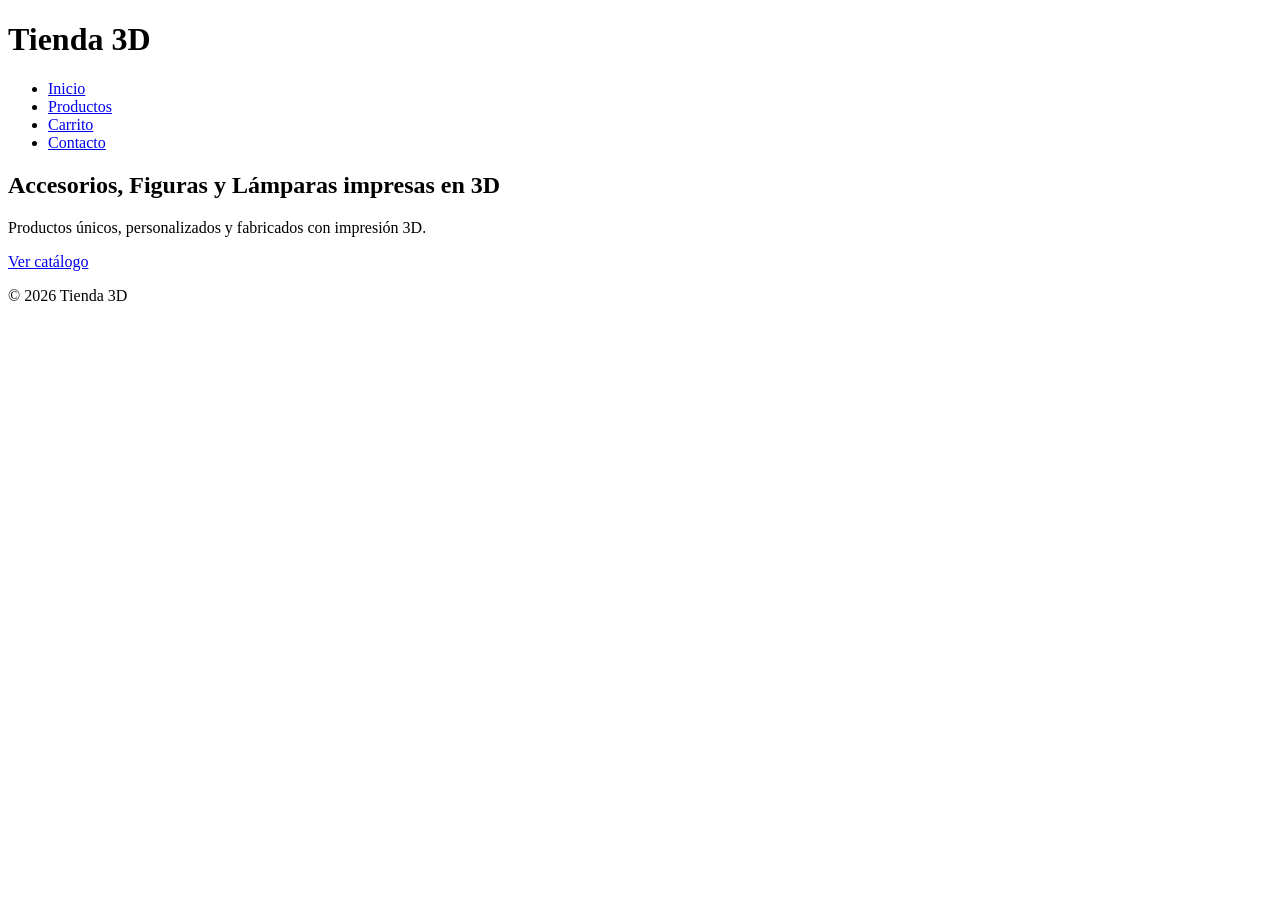
==== index.html @ 314860ba "primer commit" ====
<!DOCTYPE html>
<html lang="es">
<head>
  <meta charset="UTF-8">
  <meta name="viewport" content="width=device-width, initial-scale=1.0">
  <title>Tienda 3D - Inicio</title>
  <link rel="stylesheet" href="styles.css">
  <link rel="icon" href="assets/icons/favicon.ico">
</head>

<body>
  <header>
    <h1>Tienda 3D</h1>
    <nav>
      <ul>
        <li><a href="index.html">Inicio</a></li>
        <li><a href="pages/productos.html">Productos</a></li>
        <li><a href="pages/carrito.html">Carrito</a></li>
        <li><a href="pages/contacto.html">Contacto</a></li>
      </ul>
    </nav>
  </header>

  <main class="hero">
    <h2>Accesorios, Figuras y Lámparas impresas en 3D</h2>
    <p>Productos únicos, personalizados y fabricados con impresión 3D.</p>
    <a class="btn" href="pages/productos.html">Ver catálogo</a>
  </main>

  <footer>
    <p>© 2026 Tienda 3D</p>
  </footer>
</body>
</html>
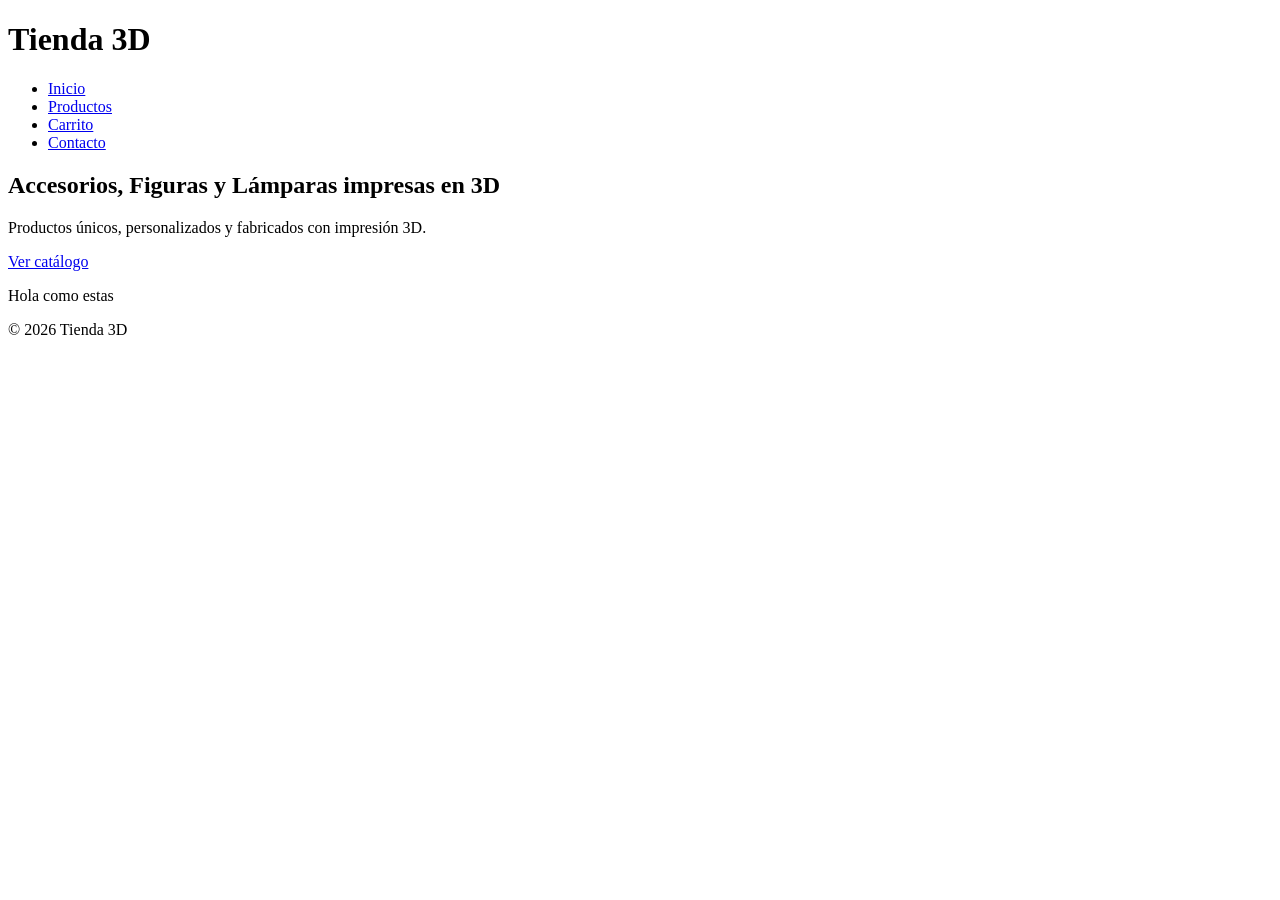
==== commit d3176c2d: "se modifico el index" ====
--- a/index.html
+++ b/index.html
@@ -25,6 +25,9 @@
     <h2>Accesorios, Figuras y Lámparas impresas en 3D</h2>
     <p>Productos únicos, personalizados y fabricados con impresión 3D.</p>
     <a class="btn" href="pages/productos.html">Ver catálogo</a>
+
+<p>Hola como estas</p>
+
   </main>
 
   <footer>
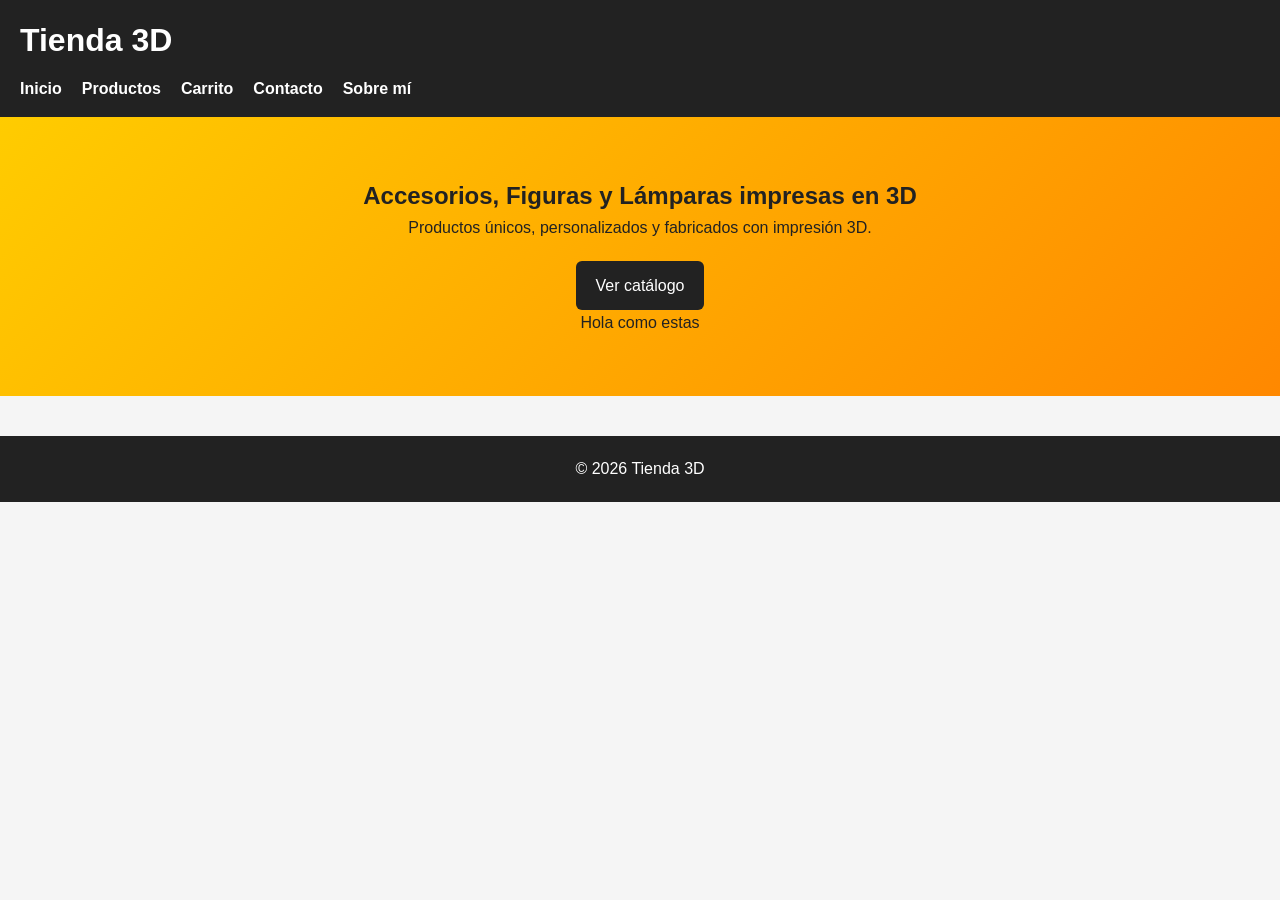
==== commit d4871769: "se añadio readme, modifico path en index, en products, se creo carpeta css, sobre-mi.js, y visita so" ====
--- a/index.html
+++ b/index.html
@@ -4,7 +4,7 @@
   <meta charset="UTF-8">
   <meta name="viewport" content="width=device-width, initial-scale=1.0">
   <title>Tienda 3D - Inicio</title>
-  <link rel="stylesheet" href="styles.css">
+  <link rel="stylesheet" href="style.css">
   <link rel="icon" href="assets/icons/favicon.ico">
 </head>
 
@@ -14,9 +14,10 @@
     <nav>
       <ul>
         <li><a href="index.html">Inicio</a></li>
-        <li><a href="pages/productos.html">Productos</a></li>
-        <li><a href="pages/carrito.html">Carrito</a></li>
-        <li><a href="pages/contacto.html">Contacto</a></li>
+        <li><a href="./views/productos.html">Productos</a></li>
+        <li><a href="./views/carrito.html">Carrito</a></li>
+        <li><a href="./views/contacto.html">Contacto</a></li>
+        <li><a href="./views/sobre-mi.html">Sobre mí</a></li>
       </ul>
     </nav>
   </header>
@@ -24,7 +25,7 @@
   <main class="hero">
     <h2>Accesorios, Figuras y Lámparas impresas en 3D</h2>
     <p>Productos únicos, personalizados y fabricados con impresión 3D.</p>
-    <a class="btn" href="pages/productos.html">Ver catálogo</a>
+    <a class="btn" href="./views/productos.html">Ver catálogo</a>
 
 <p>Hola como estas</p>
 
--- a/style.css
+++ b/style.css
@@ -0,0 +1,202 @@
+/* ------------------------------
+   RESET BÁSICO
+------------------------------ */
+* {
+  margin: 0;
+  padding: 0;
+  box-sizing: border-box;
+}
+
+body {
+  font-family: Arial, sans-serif;
+  background: #f5f5f5;
+  color: #333;
+  line-height: 1.6;
+}
+
+/* ------------------------------
+   HEADER + NAV
+------------------------------ */
+header {
+  background: #222;
+  color: #fff;
+  padding: 15px 20px;
+}
+
+header h1 {
+  margin-bottom: 10px;
+}
+
+nav ul {
+  list-style: none;
+  display: flex;
+  gap: 20px;
+}
+
+nav a {
+  color: #fff;
+  text-decoration: none;
+  font-weight: bold;
+}
+
+nav a:hover {
+  color: #ffcc00;
+  transition: 0.3s;
+}
+
+/* ------------------------------
+   HERO (HOME)
+------------------------------ */
+.hero {
+  text-align: center;
+  padding: 60px 20px;
+  background: linear-gradient(135deg, #ffcc00, #ff8800);
+  color: #222;
+}
+
+.hero .btn {
+  display: inline-block;
+  margin-top: 20px;
+  padding: 12px 20px;
+  background: #222;
+  color: #fff;
+  text-decoration: none;
+  border-radius: 6px;
+}
+
+.hero .btn:hover {
+  background: #444;
+  transition: 0.3s;
+}
+
+/* ------------------------------
+   GRID DE PRODUCTOS
+------------------------------ */
+.grid-productos {
+  display: grid;
+  grid-template-columns: repeat(auto-fit, minmax(250px, 1fr));
+  gap: 25px;
+  padding: 30px;
+}
+
+.producto-card {
+  background: #fff;
+  padding: 15px;
+  border-radius: 8px;
+  box-shadow: 0 2px 5px rgba(0,0,0,0.1);
+  text-align: center;
+}
+
+.producto-card img {
+  width: 100%;
+  height: 200px;
+  object-fit: cover;
+}
+
+.producto-card button {
+  margin-top: 10px;
+  padding: 10px;
+  background: #ff8800;
+  border: none;
+  color: #fff;
+  cursor: pointer;
+  border-radius: 6px;
+}
+
+.producto-card button:hover {
+  background: #ff6600;
+  transition: 0.3s;
+}
+
+/* ------------------------------
+   CARRITO
+------------------------------ */
+.carrito-container {
+  padding: 20px;
+}
+
+.item {
+  display: flex;
+  align-items: center;
+  gap: 20px;
+  background: #fff;
+  padding: 15px;
+  margin-bottom: 15px;
+  border-radius: 8px;
+}
+
+.item img {
+  width: 80px;
+  height: 80px;
+  object-fit: cover;
+}
+
+.item button {
+  padding: 8px 12px;
+  background: #222;
+  color: #fff;
+  border: none;
+  cursor: pointer;
+  border-radius: 6px;
+}
+
+.item button:hover {
+  background: #444;
+}
+
+.total-container {
+  padding: 20px;
+  font-size: 1.4rem;
+  font-weight: bold;
+}
+
+/* ------------------------------
+   FORMULARIO
+------------------------------ */
+form {
+  max-width: 500px;
+  margin: 30px auto;
+  background: #fff;
+  padding: 25px;
+  border-radius: 8px;
+  box-shadow: 0 2px 5px rgba(0,0,0,0.1);
+}
+
+form label {
+  display: block;
+  margin-bottom: 15px;
+}
+
+form input,
+form select,
+form textarea {
+  width: 100%;
+  padding: 10px;
+  border: 1px solid #aaa;
+  border-radius: 6px;
+}
+
+form button {
+  margin-top: 10px;
+  padding: 12px;
+  background: #ff8800;
+  border: none;
+  color: #fff;
+  cursor: pointer;
+  border-radius: 6px;
+}
+
+form button:hover {
+  background: #ff6600;
+}
+
+/* ------------------------------
+   FOOTER
+------------------------------ */
+footer {
+  text-align: center;
+  padding: 20px;
+  background: #222;
+  color: #fff;
+  margin-top: 40px;
+}
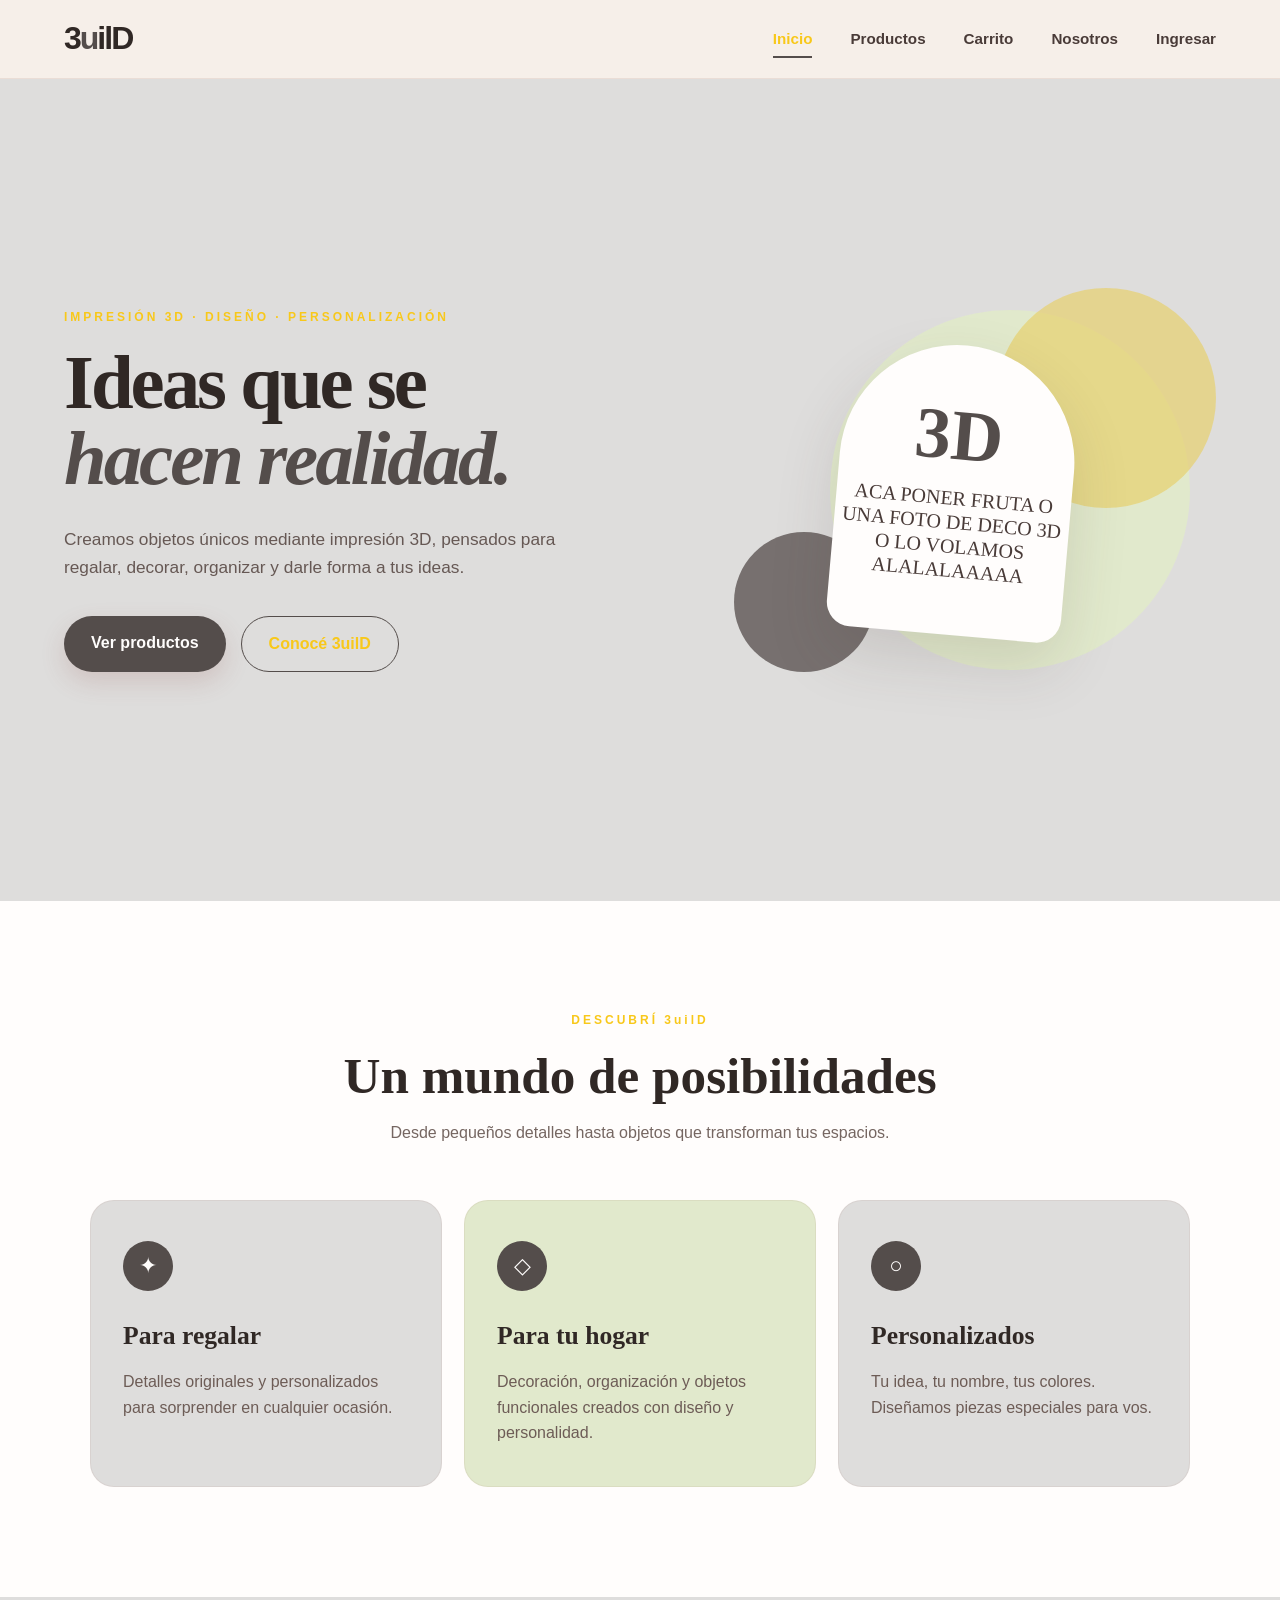
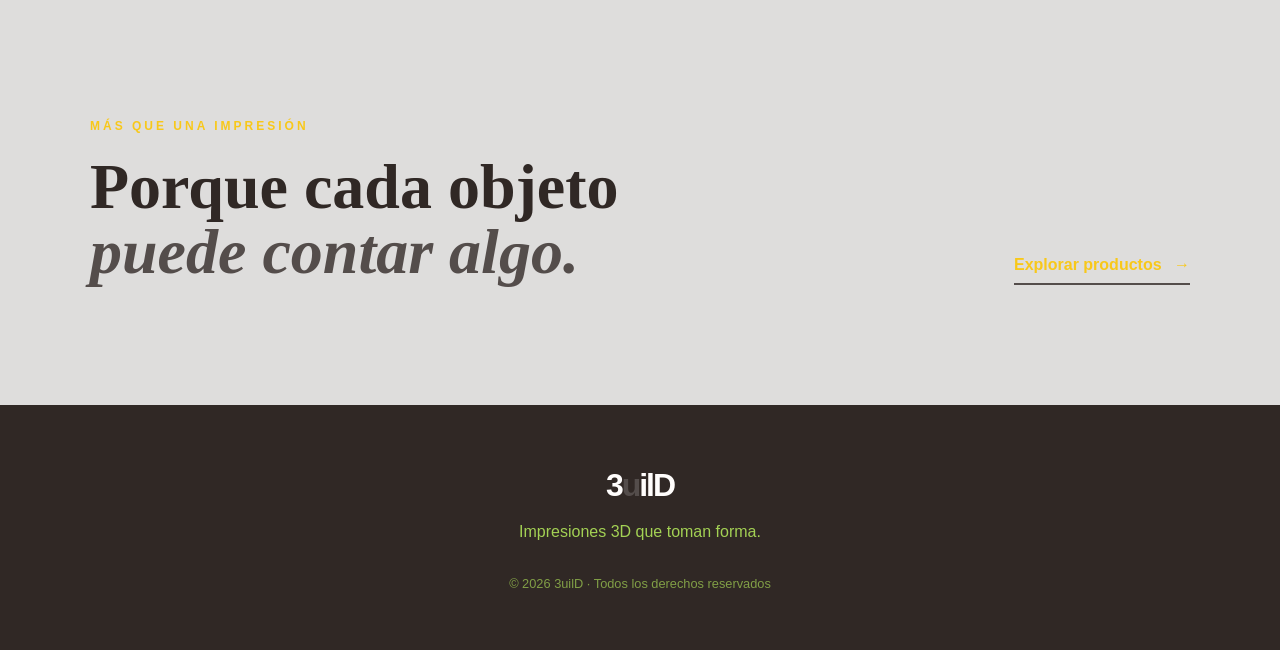
==== commit 73642f21: "integracion de las vistas" ====
--- a/index.html
+++ b/index.html
@@ -3,36 +3,139 @@
 <head>
   <meta charset="UTF-8">
   <meta name="viewport" content="width=device-width, initial-scale=1.0">
-  <title>Tienda 3D - Inicio</title>
-  <link rel="stylesheet" href="style.css">
-  <link rel="icon" href="assets/icons/favicon.ico">
+  <meta name="description" content="3uilD - Impresiones 3D personalizadas. Diseños únicos para cada ocasión.">
+  <title>3uilD | Impresiones 3D</title>
+
+  <!-- icono -->
+  <link rel="icon" type="image/svg+xml" href="favicon.svg">
+
+  <link rel="stylesheet" href="./style.css">
 </head>
 
 <body>
-  <header>
-    <h1>Tienda 3D</h1>
-    <nav>
-      <ul>
-        <li><a href="index.html">Inicio</a></li>
-        <li><a href="./views/productos.html">Productos</a></li>
-        <li><a href="./views/carrito.html">Carrito</a></li>
-        <li><a href="./views/contacto.html">Contacto</a></li>
-        <li><a href="./views/sobre-mi.html">Sobre mí</a></li>
-      </ul>
+
+  <header class="header">
+    <nav class="navbar">
+      <a href="index.html" class="logo" aria-label="3uilD - Inicio">
+        3<span>u</span>ilD
+      </a>
+
+      <div class="nav-links">
+        <a href="index.html" class="active">Inicio</a>
+        <a href="./views/productos.html">Productos</a>
+        <a href="./views/carrito.html">Carrito</a>
+        <a href="./views/sobre-mi.html">Nosotros</a>
+        <a href="./views/login.html">Ingresar</a>
+      </div>
     </nav>
   </header>
 
-  <main class="hero">
-    <h2>Accesorios, Figuras y Lámparas impresas en 3D</h2>
-    <p>Productos únicos, personalizados y fabricados con impresión 3D.</p>
-    <a class="btn" href="./views/productos.html">Ver catálogo</a>
+  <main>
 
-<p>Hola como estas</p>
+    <!-- HERO -->
+    <section class="hero">
+      <div class="hero-content">
+        <p class="eyebrow">IMPRESIÓN 3D · DISEÑO · PERSONALIZACIÓN</p>
+
+        <h1>
+          Ideas que se
+          <span>hacen realidad.</span>
+        </h1>
+
+        <p class="hero-text">
+          Creamos objetos únicos mediante impresión 3D,
+          pensados para regalar, decorar, organizar
+          y darle forma a tus ideas.
+        </p>
+
+        <div class="hero-buttons">
+          <a href="./views/productos.html" class="btn btn-primary">
+            Ver productos
+          </a>
+
+          <a href="./views/sobre-mi.html" class="btn btn-secondary">
+            Conocé 3uilD
+          </a>
+        </div>
+      </div>
+
+      <div class="hero-decoration">
+        <div class="shape shape-one"></div>
+        <div class="shape shape-two"></div>
+        <div class="shape shape-three"></div>
+
+        <div class="hero-card">
+          <span>3D</span>
+          <p>ACA PONER FRUTA O UNA FOTO DE DECO 3D O LO VOLAMOS<br>ALALALAAAAA</p>
+        </div>
+      </div>
+    </section>
+
+    <!-- CATEGORÍAS -->
+    <section class="categories">
+      <div class="section-heading">
+        <p class="eyebrow">DESCUBRÍ 3uilD</p>
+        <h2>Un mundo de posibilidades</h2>
+        <p>
+          Desde pequeños detalles hasta objetos que transforman
+          tus espacios.
+        </p>
+      </div>
+
+      <div class="category-grid">
+
+        <article class="category-card">
+          <div class="category-icon">✦</div>
+          <h3>Para regalar</h3>
+          <p>
+            Detalles originales y personalizados para
+            sorprender en cualquier ocasión.
+          </p>
+        </article>
+
+        <article class="category-card featured">
+          <div class="category-icon">◇</div>
+          <h3>Para tu hogar</h3>
+          <p>
+            Decoración, organización y objetos funcionales
+            creados con diseño y personalidad.
+          </p>
+        </article>
+
+        <article class="category-card">
+          <div class="category-icon">○</div>
+          <h3>Personalizados</h3>
+          <p>
+            Tu idea, tu nombre, tus colores. Diseñamos
+            piezas especiales para vos.
+          </p>
+        </article>
+
+      </div>
+    </section>
+
+    <!-- FRASE -->
+    <section class="statement">
+      <div>
+        <p class="eyebrow">MÁS QUE UNA IMPRESIÓN</p>
+        <h2>
+          Porque cada objeto
+          <span>puede contar algo.</span>
+        </h2>
+      </div>
+
+      <a href="./views/productos.html" class="text-link">
+        Explorar productos <span>→</span>
+      </a>
+    </section>
 
   </main>
 
-  <footer>
-    <p>© 2026 Tienda 3D</p>
+  <footer class="footer">
+    <div class="footer-logo">3<span>u</span>ilD</div>
+    <p>Impresiones 3D que toman forma.</p>
+    <p class="copyright">© 2026 3uilD · Todos los derechos reservados</p>
   </footer>
+
 </body>
 </html>
--- a/style.css
+++ b/style.css
@@ -1,202 +1,508 @@
-/* ------------------------------
-   RESET BÁSICO
------------------------------- */
+/* =========================================================
+   3uilD · HOME
+   Paleta inspirada en FORMA
+   ========================================================= */
+
+:root {
+  --cream: #dedddc;
+  --beige: #e1e9cc;
+  --sand: #a3d154;
+  --terracotta: #544d4b;
+  --terracotta-dark: #f8c81a;
+  --rose: #e9cf67;
+  --brown: #493B38;
+  --dark: #302825;
+  --white: #FFFDFC;
+}
+
+
+/* ---------- RESET ---------- */
+
 * {
   margin: 0;
   padding: 0;
   box-sizing: border-box;
 }
 
+html {
+  scroll-behavior: smooth;
+}
+
 body {
-  font-family: Arial, sans-serif;
-  background: #f5f5f5;
-  color: #333;
+  font-family: Arial, Helvetica, sans-serif;
+  background: var(--cream);
+  color: var(--brown);
   line-height: 1.6;
 }
 
-/* ------------------------------
-   HEADER + NAV
------------------------------- */
-header {
-  background: #222;
-  color: #fff;
-  padding: 15px 20px;
-}
-
-header h1 {
-  margin-bottom: 10px;
-}
-
-nav ul {
-  list-style: none;
-  display: flex;
-  gap: 20px;
-}
-
-nav a {
-  color: #fff;
+a {
+  color: inherit;
   text-decoration: none;
-  font-weight: bold;
-}
-
-nav a:hover {
-  color: #ffcc00;
-  transition: 0.3s;
-}
-
-/* ------------------------------
-   HERO (HOME)
------------------------------- */
-.hero {
-  text-align: center;
-  padding: 60px 20px;
-  background: linear-gradient(135deg, #ffcc00, #ff8800);
-  color: #222;
-}
-
-.hero .btn {
-  display: inline-block;
-  margin-top: 20px;
-  padding: 12px 20px;
-  background: #222;
-  color: #fff;
-  text-decoration: none;
-  border-radius: 6px;
-}
-
-.hero .btn:hover {
-  background: #444;
-  transition: 0.3s;
-}
-
-/* ------------------------------
-   GRID DE PRODUCTOS
------------------------------- */
-.grid-productos {
-  display: grid;
-  grid-template-columns: repeat(auto-fit, minmax(250px, 1fr));
-  gap: 25px;
-  padding: 30px;
-}
-
-.producto-card {
-  background: #fff;
-  padding: 15px;
-  border-radius: 8px;
-  box-shadow: 0 2px 5px rgba(0,0,0,0.1);
-  text-align: center;
-}
-
-.producto-card img {
+}
+
+
+/* ---------- NAVBAR ---------- */
+
+.header {
   width: 100%;
-  height: 200px;
-  object-fit: cover;
-}
-
-.producto-card button {
-  margin-top: 10px;
-  padding: 10px;
-  background: #ff8800;
-  border: none;
-  color: #fff;
-  cursor: pointer;
-  border-radius: 6px;
-}
-
-.producto-card button:hover {
-  background: #ff6600;
-  transition: 0.3s;
-}
-
-/* ------------------------------
-   CARRITO
------------------------------- */
-.carrito-container {
-  padding: 20px;
-}
-
-.item {
+  background: rgba(248, 241, 234, 0.94);
+  border-bottom: 1px solid rgba(143, 80, 72, 0.12);
+  position: sticky;
+  top: 0;
+  z-index: 100;
+  backdrop-filter: blur(12px);
+}
+
+.navbar {
+  width: min(1180px, 90%);
+  min-height: 78px;
+  margin: auto;
   display: flex;
   align-items: center;
-  gap: 20px;
-  background: #fff;
-  padding: 15px;
+  justify-content: space-between;
+}
+
+.logo {
+  font-size: 2rem;
+  font-weight: 800;
+  letter-spacing: -2px;
+  color: var(--dark);
+}
+
+.logo span,
+.footer-logo span {
+  color: var(--terracotta);
+}
+
+.nav-links {
+  display: flex;
+  gap: 38px;
+  align-items: center;
+}
+
+.nav-links a {
+  position: relative;
+  font-size: 0.95rem;
+  font-weight: 600;
+  color: var(--brown);
+  transition: color 0.25s ease;
+}
+
+.nav-links a:hover,
+.nav-links a.active {
+  color: var(--terracotta-dark);
+}
+
+.nav-links a::after {
+  content: "";
+  position: absolute;
+  width: 0;
+  height: 2px;
+  left: 0;
+  bottom: -7px;
+  background: var(--terracotta);
+  transition: width 0.25s ease;
+}
+
+.nav-links a:hover::after,
+.nav-links a.active::after {
+  width: 100%;
+}
+
+
+/* ---------- HERO ---------- */
+
+.hero {
+  width: min(1180px, 90%);
+  min-height: calc(100vh - 78px);
+  margin: auto;
+  display: grid;
+  grid-template-columns: 1.05fr 0.95fr;
+  align-items: center;
+  gap: 50px;
+  padding: 70px 0;
+}
+
+.hero-content {
+  max-width: 620px;
+}
+
+.eyebrow {
+  color: var(--terracotta-dark);
+  font-size: 0.75rem;
+  font-weight: 800;
+  letter-spacing: 3px;
+  margin-bottom: 18px;
+}
+
+.hero h1 {
+  font-family: Georgia, "Times New Roman", serif;
+  font-size: clamp(3.3rem, 6vw, 5.8rem);
+  line-height: 0.98;
+  letter-spacing: -3px;
+  color: var(--dark);
+  margin-bottom: 30px;
+}
+
+.hero h1 span,
+.statement h2 span {
+  display: block;
+  color: var(--terracotta);
+  font-style: italic;
+}
+
+.hero-text {
+  max-width: 520px;
+  font-size: 1.08rem;
+  color: #665854;
+  margin-bottom: 35px;
+}
+
+.hero-buttons {
+  display: flex;
+  gap: 15px;
+  flex-wrap: wrap;
+}
+
+.btn {
+  padding: 14px 27px;
+  border-radius: 50px;
+  font-weight: 700;
+  transition: all 0.25s ease;
+}
+
+.btn-primary {
+  color: var(--white);
+  background: var(--terracotta);
+  box-shadow: 0 10px 25px rgba(143, 80, 72, 0.18);
+}
+
+.btn-primary:hover {
+  background: var(--terracotta-dark);
+  transform: translateY(-2px);
+}
+
+.btn-secondary {
+  border: 1px solid var(--terracotta);
+  color: var(--terracotta-dark);
+  background: transparent;
+}
+
+.btn-secondary:hover {
+  background: var(--beige);
+}
+
+
+/* ---------- HERO DECORATION ---------- */
+
+.hero-decoration {
+  min-height: 480px;
+  position: relative;
+  display: flex;
+  align-items: center;
+  justify-content: center;
+}
+
+.shape {
+  position: absolute;
+  border-radius: 50%;
+}
+
+.shape-one {
+  width: 360px;
+  height: 360px;
+  background: var(--beige);
+  right: 5%;
+}
+
+.shape-two {
+  width: 220px;
+  height: 220px;
+  background: var(--rose);
+  opacity: 0.65;
+  right: 0;
+  top: 8%;
+}
+
+.shape-three {
+  width: 140px;
+  height: 140px;
+  background: var(--terracotta);
+  opacity: 0.75;
+  left: 8%;
+  bottom: 12%;
+}
+
+.hero-card {
+  width: 235px;
+  height: 290px;
+  background: var(--white);
+  border-radius: 120px 120px 25px 25px;
+  box-shadow: 0 25px 60px rgba(73, 59, 56, 0.15);
+  display: flex;
+  flex-direction: column;
+  align-items: center;
+  justify-content: center;
+  position: relative;
+  z-index: 2;
+  transform: rotate(5deg);
+}
+
+.hero-card span {
+  font-family: Georgia, "Times New Roman", serif;
+  font-size: 4.5rem;
+  font-weight: bold;
+  color: var(--terracotta);
+  line-height: 1;
+}
+
+.hero-card p {
+  margin-top: 15px;
+  text-align: center;
+  font-family: Georgia, "Times New Roman", serif;
+  font-size: 1.25rem;
+  line-height: 1.2;
+  color: var(--brown);
+}
+
+
+/* ---------- CATEGORIES ---------- */
+
+.categories {
+  background: var(--white);
+  padding: 110px 5%;
+}
+
+.section-heading {
+  max-width: 650px;
+  margin: 0 auto 55px;
+  text-align: center;
+}
+
+.section-heading h2 {
+  font-family: Georgia, "Times New Roman", serif;
+  font-size: clamp(2.3rem, 4vw, 3.5rem);
+  line-height: 1.1;
+  color: var(--dark);
   margin-bottom: 15px;
-  border-radius: 8px;
-}
-
-.item img {
-  width: 80px;
-  height: 80px;
-  object-fit: cover;
-}
-
-.item button {
-  padding: 8px 12px;
-  background: #222;
-  color: #fff;
-  border: none;
-  cursor: pointer;
-  border-radius: 6px;
-}
-
-.item button:hover {
-  background: #444;
-}
-
-.total-container {
-  padding: 20px;
+}
+
+.section-heading > p:last-child {
+  color: #756661;
+}
+
+.category-grid {
+  width: min(1100px, 100%);
+  margin: auto;
+  display: grid;
+  grid-template-columns: repeat(3, 1fr);
+  gap: 22px;
+}
+
+.category-card {
+  padding: 40px 32px;
+  min-height: 270px;
+  border-radius: 24px;
+  background: var(--cream);
+  border: 1px solid rgba(143, 80, 72, 0.08);
+  transition: transform 0.25s ease, box-shadow 0.25s ease;
+}
+
+.category-card:hover {
+  transform: translateY(-7px);
+  box-shadow: 0 18px 40px rgba(73, 59, 56, 0.1);
+}
+
+.category-card.featured {
+  background: var(--beige);
+}
+
+.category-icon {
+  width: 50px;
+  height: 50px;
+  border-radius: 50%;
+  display: grid;
+  place-items: center;
+  background: var(--terracotta);
+  color: var(--white);
   font-size: 1.4rem;
-  font-weight: bold;
-}
-
-/* ------------------------------
-   FORMULARIO
------------------------------- */
-form {
-  max-width: 500px;
-  margin: 30px auto;
-  background: #fff;
-  padding: 25px;
-  border-radius: 8px;
-  box-shadow: 0 2px 5px rgba(0,0,0,0.1);
-}
-
-form label {
-  display: block;
-  margin-bottom: 15px;
-}
-
-form input,
-form select,
-form textarea {
-  width: 100%;
-  padding: 10px;
-  border: 1px solid #aaa;
-  border-radius: 6px;
-}
-
-form button {
-  margin-top: 10px;
-  padding: 12px;
-  background: #ff8800;
-  border: none;
-  color: #fff;
-  cursor: pointer;
-  border-radius: 6px;
-}
-
-form button:hover {
-  background: #ff6600;
-}
-
-/* ------------------------------
-   FOOTER
------------------------------- */
-footer {
+  margin-bottom: 25px;
+}
+
+.category-card h3 {
+  font-family: Georgia, "Times New Roman", serif;
+  font-size: 1.6rem;
+  color: var(--dark);
+  margin-bottom: 12px;
+}
+
+.category-card p {
+  color: #6d5c56;
+}
+
+
+/* ---------- STATEMENT ---------- */
+
+.statement {
+  width: min(1100px, 90%);
+  margin: auto;
+  padding: 120px 0;
+  display: flex;
+  align-items: end;
+  justify-content: space-between;
+  gap: 40px;
+}
+
+.statement h2 {
+  max-width: 650px;
+  font-family: Georgia, "Times New Roman", serif;
+  font-size: clamp(2.4rem, 5vw, 4.4rem);
+  line-height: 1.02;
+  color: var(--dark);
+}
+
+.text-link {
+  flex-shrink: 0;
+  color: var(--terracotta-dark);
+  font-weight: 800;
+  border-bottom: 2px solid var(--terracotta);
+  padding-bottom: 5px;
+}
+
+.text-link span {
+  display: inline-block;
+  margin-left: 8px;
+  transition: transform 0.2s ease;
+}
+
+.text-link:hover span {
+  transform: translateX(5px);
+}
+
+
+/* ---------- FOOTER ---------- */
+
+.footer {
+  background: var(--dark);
+  color: var(--beige);
+  padding: 55px 5%;
   text-align: center;
-  padding: 20px;
-  background: #222;
-  color: #fff;
-  margin-top: 40px;
-}
+}
+
+.footer-logo {
+  color: var(--white);
+  font-size: 2rem;
+  font-weight: 800;
+  letter-spacing: -2px;
+  margin-bottom: 8px;
+}
+
+.footer p {
+  color: var(--sand);
+}
+
+.footer .copyright {
+  margin-top: 30px;
+  font-size: 0.8rem;
+  opacity: 0.7;
+}
+
+
+/* ---------- RESPONSIVE ---------- */
+
+@media (max-width: 800px) {
+
+  .navbar {
+    min-height: 70px;
+  }
+
+  .nav-links {
+    gap: 18px;
+  }
+
+  .nav-links a {
+    font-size: 0.85rem;
+  }
+
+  .hero {
+    grid-template-columns: 1fr;
+    text-align: center;
+    padding: 65px 0;
+  }
+
+  .hero-content {
+    margin: auto;
+  }
+
+  .hero-text {
+    margin-left: auto;
+    margin-right: auto;
+  }
+
+  .hero-buttons {
+    justify-content: center;
+  }
+
+  .hero-decoration {
+    min-height: 390px;
+  }
+
+  .category-grid {
+    grid-template-columns: 1fr;
+    max-width: 500px;
+  }
+
+  .statement {
+    flex-direction: column;
+    align-items: flex-start;
+  }
+}
+
+@media (max-width: 480px) {
+
+  .navbar {
+    width: 92%;
+  }
+
+  .logo {
+    font-size: 1.6rem;
+  }
+
+  .nav-links {
+    gap: 13px;
+  }
+
+  .nav-links a {
+    font-size: 0.78rem;
+  }
+
+  .hero h1 {
+    font-size: 3.2rem;
+  }
+
+  .hero-decoration {
+    min-height: 330px;
+  }
+
+  .shape-one {
+    width: 260px;
+    height: 260px;
+  }
+
+  .hero-card {
+    width: 180px;
+    height: 225px;
+  }
+
+  .hero-card span {
+    font-size: 3.5rem;
+  }
+
+  .categories {
+    padding: 75px 5%;
+  }
+
+  .statement {
+    padding: 80px 0;
+  }
+}
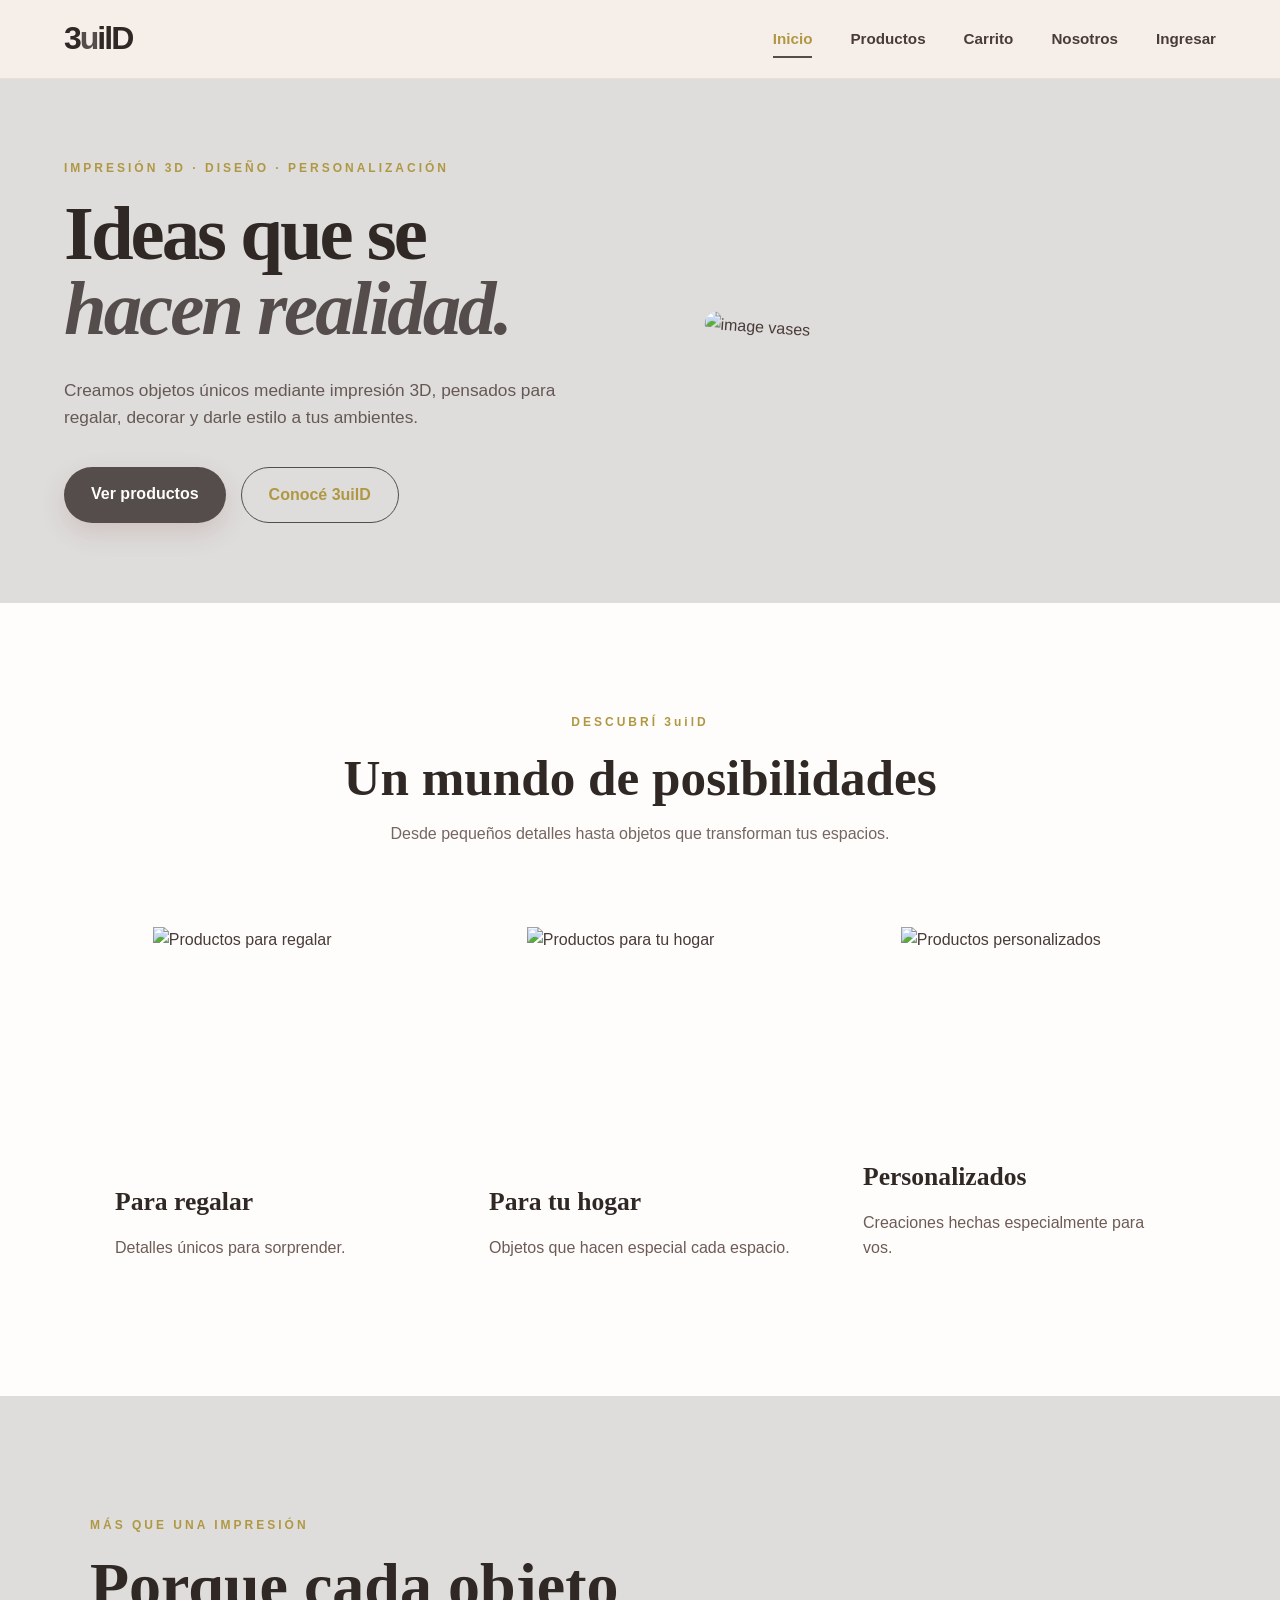
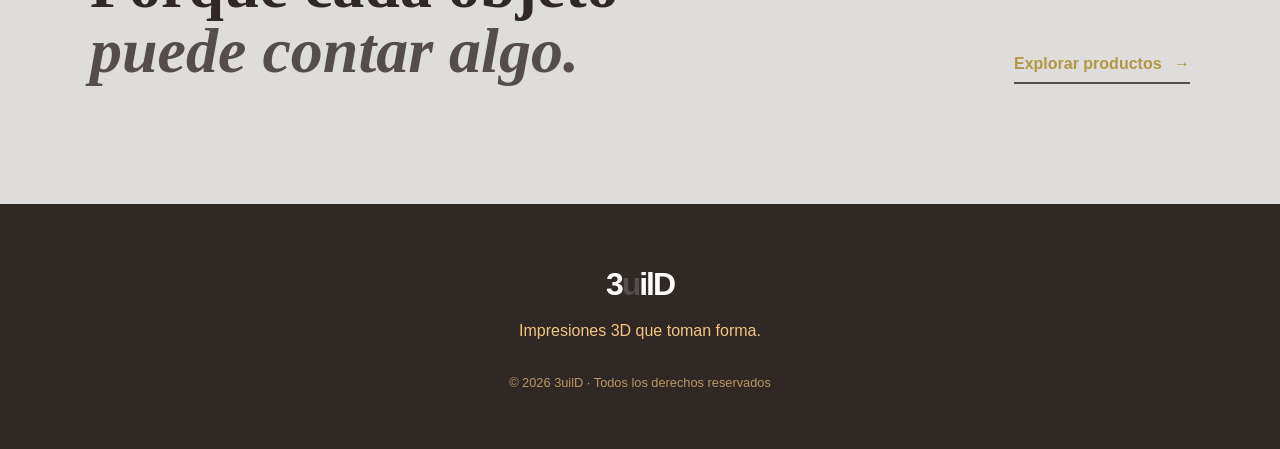
==== commit 8a72b13b: "se modifica index" ====
--- a/index.html
+++ b/index.html
@@ -7,7 +7,7 @@
   <title>3uilD | Impresiones 3D</title>
 
   <!-- icono -->
-  <link rel="icon" type="image/svg+xml" href="favicon.svg">
+  <link rel="icon" type="image/svg+xml" href="https://static.vecteezy.com/system/resources/previews/057/961/567/non_2x/elegant-3d-printing-icon-with-3d-printer-and-object-vector.jpg">
 
   <link rel="stylesheet" href="./style.css">
 </head>
@@ -44,8 +44,7 @@
 
         <p class="hero-text">
           Creamos objetos únicos mediante impresión 3D,
-          pensados para regalar, decorar, organizar
-          y darle forma a tus ideas.
+          pensados para regalar, decorar y darle estilo a tus ambientes.
         </p>
 
         <div class="hero-buttons">
@@ -60,14 +59,7 @@
       </div>
 
       <div class="hero-decoration">
-        <div class="shape shape-one"></div>
-        <div class="shape shape-two"></div>
-        <div class="shape shape-three"></div>
-
-        <div class="hero-card">
-          <span>3D</span>
-          <p>ACA PONER FRUTA O UNA FOTO DE DECO 3D O LO VOLAMOS<br>ALALALAAAAA</p>
-        </div>
+        <img src="https://i.pinimg.com/736x/c6/63/bc/c663bc3282b2d8dcac0b826b9c3d26b5.jpg" alt="image vases" class="imagenHome2">
       </div>
     </section>
 
@@ -84,33 +76,32 @@
 
       <div class="category-grid">
 
-        <article class="category-card">
-          <div class="category-icon">✦</div>
+      <div class="category-card">
+        <img src="https://i.pinimg.com/736x/63/5c/0c/635c0c2196b1a458b219d047b9d1d93f.jpg" alt="Productos para regalar">
+        <div class="category-content">
           <h3>Para regalar</h3>
-          <p>
-            Detalles originales y personalizados para
-            sorprender en cualquier ocasión.
-          </p>
+          <p>Detalles únicos para sorprender.</p>
+        </div>
+      </div>
+
+       <div class="category-card">
+         <img src="https://i.pinimg.com/1200x/73/fd/18/73fd1855022625594628ff4cb156e808.jpg" alt="Productos para tu hogar">
+         <div class="category-content">
+           <h3>Para tu hogar</h3>
+            <p>Objetos que hacen especial cada espacio.</p>
+         </div>
+      </div>
+
         </article>
 
-        <article class="category-card featured">
-          <div class="category-icon">◇</div>
-          <h3>Para tu hogar</h3>
-          <p>
-            Decoración, organización y objetos funcionales
-            creados con diseño y personalidad.
-          </p>
-        </article>
+        <div class="category-card">
+           <img src="https://i.pinimg.com/736x/9c/b8/1f/9cb81f1f13d32ec7f2cae9be0d88e7a3.jpg" alt="Productos personalizados">
+          <div class="category-content">
+          <h3>Personalizados</h3>
+          <p>Creaciones hechas especialmente para vos.</p>
+        </div>
 
-        <article class="category-card">
-          <div class="category-icon">○</div>
-          <h3>Personalizados</h3>
-          <p>
-            Tu idea, tu nombre, tus colores. Diseñamos
-            piezas especiales para vos.
-          </p>
-        </article>
-
+        </div>
       </div>
     </section>
 
--- a/style.css
+++ b/style.css
@@ -6,9 +6,9 @@
 :root {
   --cream: #dedddc;
   --beige: #e1e9cc;
-  --sand: #a3d154;
+  --sand: #f3c57f;
   --terracotta: #544d4b;
-  --terracotta-dark: #f8c81a;
+  --terracotta-dark: #b09843;
   --rose: #e9cf67;
   --brown: #493B38;
   --dark: #302825;
@@ -114,13 +114,13 @@
 
 .hero {
   width: min(1180px, 90%);
-  min-height: calc(100vh - 78px);
-  margin: auto;
+  margin: 0 auto;
+  min-height: auto;
+  padding: 80px 0;
   display: grid;
   grid-template-columns: 1.05fr 0.95fr;
   align-items: center;
   gap: 50px;
-  padding: 70px 0;
 }
 
 .hero-content {
@@ -142,7 +142,12 @@
   letter-spacing: -3px;
   color: var(--dark);
   margin-bottom: 30px;
-}
+
+}
+.imagenHome { 
+  width: 200px;
+}
+
 
 .hero h1 span,
 .statement h2 span {
@@ -196,74 +201,23 @@
 /* ---------- HERO DECORATION ---------- */
 
 .hero-decoration {
-  min-height: 480px;
-  position: relative;
+  width: 100%;
   display: flex;
   align-items: center;
   justify-content: center;
 }
 
-.shape {
-  position: absolute;
-  border-radius: 50%;
-}
-
-.shape-one {
-  width: 360px;
-  height: 360px;
-  background: var(--beige);
-  right: 5%;
-}
-
-.shape-two {
-  width: 220px;
-  height: 220px;
-  background: var(--rose);
-  opacity: 0.65;
-  right: 0;
-  top: 8%;
-}
-
-.shape-three {
-  width: 140px;
-  height: 140px;
-  background: var(--terracotta);
-  opacity: 0.75;
-  left: 8%;
-  bottom: 12%;
-}
-
-.hero-card {
-  width: 235px;
-  height: 290px;
-  background: var(--white);
-  border-radius: 120px 120px 25px 25px;
-  box-shadow: 0 25px 60px rgba(73, 59, 56, 0.15);
-  display: flex;
-  flex-direction: column;
-  align-items: center;
-  justify-content: center;
-  position: relative;
-  z-index: 2;
-  transform: rotate(5deg);
-}
-
-.hero-card span {
-  font-family: Georgia, "Times New Roman", serif;
-  font-size: 4.5rem;
-  font-weight: bold;
-  color: var(--terracotta);
-  line-height: 1;
-}
-
-.hero-card p {
-  margin-top: 15px;
-  text-align: center;
-  font-family: Georgia, "Times New Roman", serif;
-  font-size: 1.25rem;
-  line-height: 1.2;
-  color: var(--brown);
-}
+
+.imagenHome2 {
+ width: 100%;
+  max-width: 500px;
+  height: auto;
+  display: block;
+  object-fit: contain;
+  border-radius: 25px;
+  transform: rotate(4deg);
+}
+
 
 
 /* ---------- CATEGORIES ---------- */
@@ -300,46 +254,57 @@
 }
 
 .category-card {
-  padding: 40px 32px;
-  min-height: 270px;
-  border-radius: 24px;
-  background: var(--cream);
-  border: 1px solid rgba(143, 80, 72, 0.08);
-  transition: transform 0.25s ease, box-shadow 0.25s ease;
+  min-height: 380px;
+  padding: 25px;
+  display: flex;
+  flex-direction: column;
+  justify-content: space-between;
+  border-radius: 25px;
+  overflow: hidden;
+
+  transition: transform 0.3s ease, box-shadow 0.3s ease;
+  cursor: pointer;
+}
+
+.category-card img {
+  width: 75%;
+  max-width: 260px;
+  height: 210px;
+  margin: 0 auto;
+  object-fit: contain;
+  display: block;
 }
 
 .category-card:hover {
-  transform: translateY(-7px);
-  box-shadow: 0 18px 40px rgba(73, 59, 56, 0.1);
-}
-
-.category-card.featured {
-  background: var(--beige);
-}
-
-.category-icon {
-  width: 50px;
-  height: 50px;
-  border-radius: 50%;
-  display: grid;
-  place-items: center;
-  background: var(--terracotta);
-  color: var(--white);
-  font-size: 1.4rem;
-  margin-bottom: 25px;
+  transform: scale(1.03);
+  box-shadow: 0 12px 30px rgba(73, 59, 56, 0.12);
+}
+
+.category-content {
+  margin-top: 20px;
 }
 
 .category-card h3 {
   font-family: Georgia, "Times New Roman", serif;
   font-size: 1.6rem;
   color: var(--dark);
-  margin-bottom: 12px;
+  margin-bottom: 10px;
 }
 
 .category-card p {
   color: #6d5c56;
 }
 
+.category-card h3 {
+  font-family: Georgia, "Times New Roman", serif;
+  font-size: 1.6rem;
+  color: var(--dark);
+  margin-bottom: 12px;
+}
+
+.category-card p {
+  color: #6d5c56;
+}
 
 /* ---------- STATEMENT ---------- */
 
